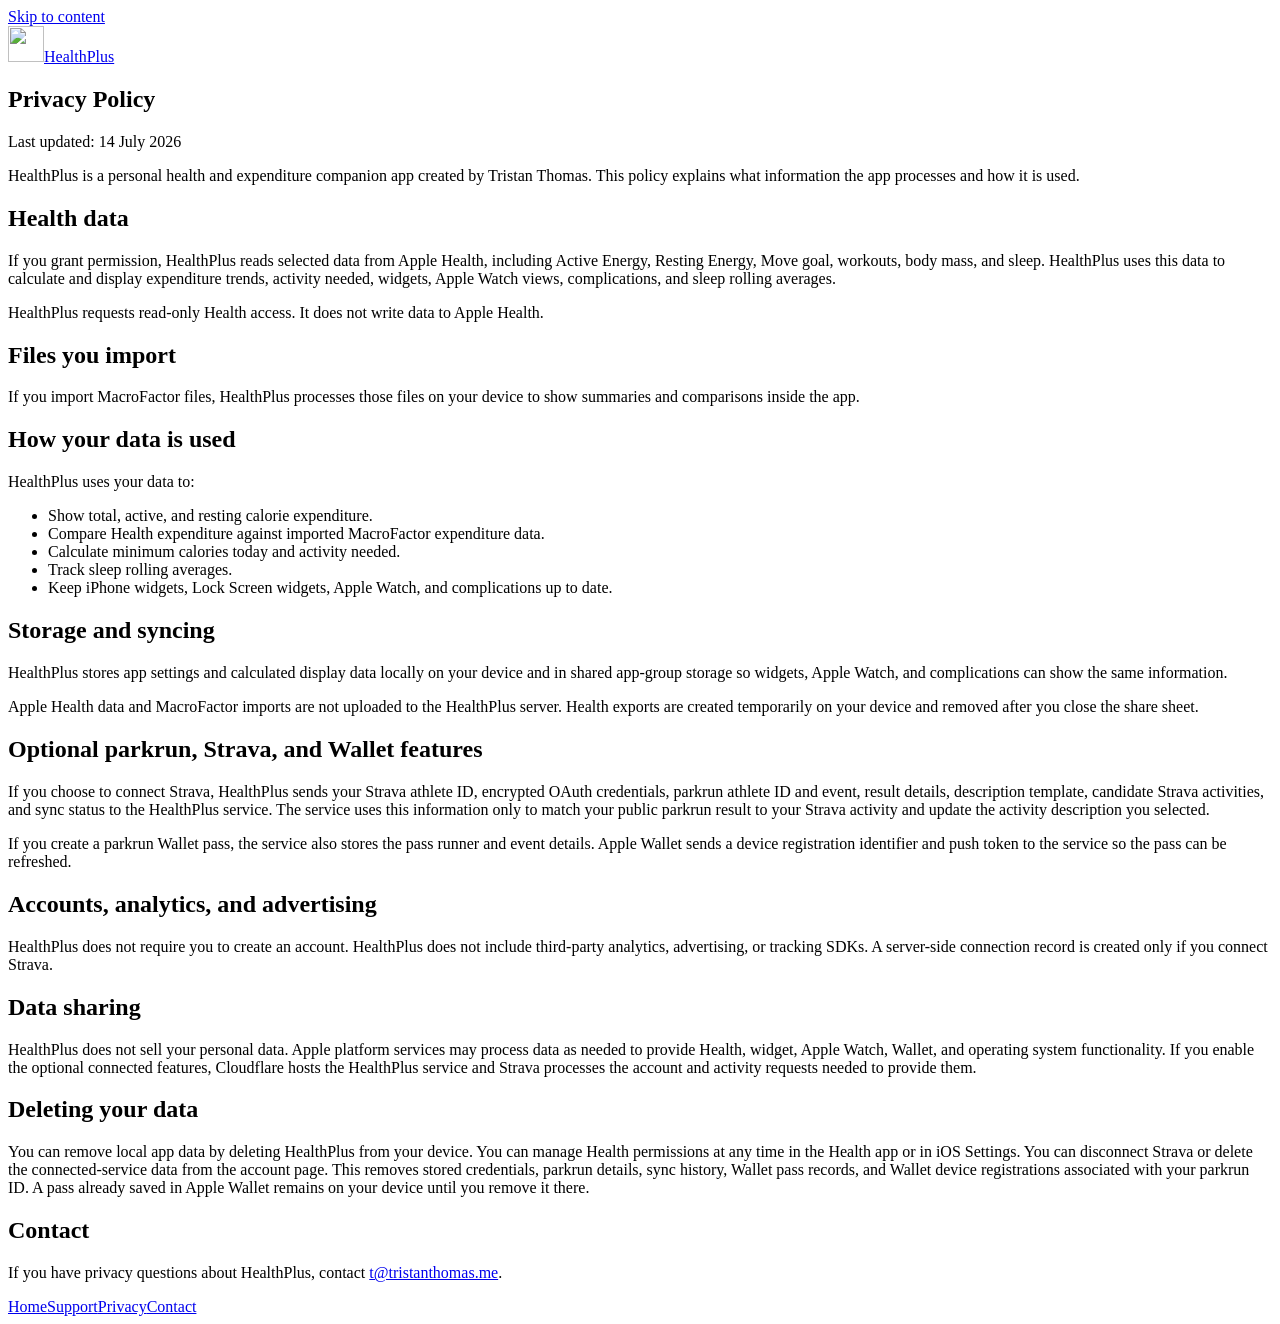
==== healthplus-privacy/index.html @ ce0ad310 "Publish shared app website (55a7670f47f0)" ====
<!doctype html>
<html lang="en-GB">
<head>
  <meta charset="utf-8">
  <meta name="viewport" content="width=device-width, initial-scale=1">
  <title>Privacy policy · HealthPlus</title>
  <meta name="description" content="Privacy policy for HealthPlus">
  <link rel="canonical" href="https://trstnthms.github.io/healthplus-site/healthplus-privacy/">
  <meta property="og:title" content="Privacy policy · HealthPlus">
  <meta property="og:description" content="Privacy policy for HealthPlus">
  <meta property="og:type" content="website">
  <meta property="og:url" content="https://trstnthms.github.io/healthplus-site/healthplus-privacy/">
  <meta property="og:image" content="https://trstnthms.github.io/healthplus-site/assets/icon.png">
  <link rel="icon" type="image/png" href="/healthplus-site/assets/icon.png">
  <link rel="stylesheet" href="/healthplus-site/styles.css">
</head>
<body class="document" style="--sky: #f5dcd6; --ground: #f5eddb">
  <a class="skip" href="#main">Skip to content</a>
  
<header class="document-header"><a class="brand" href="/healthplus-site/"><img src="/healthplus-site/assets/icon.png" width="36" height="36" alt="">HealthPlus</a></header>
<main id="main" class="document-main"><section class="hero">
        
        <h1>Privacy Policy</h1>
        <p class="lead">
          Last updated: 14 July 2026
        </p>
      </section>

      <section class="card">
        <p>
          HealthPlus is a personal health and expenditure companion app created
          by Tristan Thomas. This policy explains what information the app
          processes and how it is used.
        </p>
      </section>

      <section class="card">
        <h2>Health data</h2>
        <p>
          If you grant permission, HealthPlus reads selected data from Apple
          Health, including Active Energy, Resting Energy, Move goal, workouts,
          body mass, and sleep. HealthPlus uses this data to calculate and
          display expenditure trends, activity needed, widgets, Apple Watch
          views, complications, and sleep rolling averages.
        </p>
        <p>
          HealthPlus requests read-only Health access. It does not write data to
          Apple Health.
        </p>
      </section>

      <section class="card">
        <h2>Files you import</h2>
        <p>
          If you import MacroFactor files, HealthPlus processes those files on
          your device to show summaries and comparisons inside the app.
        </p>
      </section>

      <section class="card">
        <h2>How your data is used</h2>
        <p>HealthPlus uses your data to:</p>
        <ul>
          <li>Show total, active, and resting calorie expenditure.</li>
          <li>Compare Health expenditure against imported MacroFactor expenditure data.</li>
          <li>Calculate minimum calories today and activity needed.</li>
          <li>Track sleep rolling averages.</li>
          <li>Keep iPhone widgets, Lock Screen widgets, Apple Watch, and complications up to date.</li>
        </ul>
      </section>

      <section class="card">
        <h2>Storage and syncing</h2>
        <p>
          HealthPlus stores app settings and calculated display data locally on
          your device and in shared app-group storage so widgets, Apple Watch,
          and complications can show the same information.
        </p>
        <p>
          Apple Health data and MacroFactor imports are not uploaded to the
          HealthPlus server. Health exports are created temporarily on your
          device and removed after you close the share sheet.
        </p>
      </section>

      <section class="card">
        <h2>Optional parkrun, Strava, and Wallet features</h2>
        <p>
          If you choose to connect Strava, HealthPlus sends your Strava athlete
          ID, encrypted OAuth credentials, parkrun athlete ID and event, result
          details, description template, candidate Strava activities, and sync
          status to the HealthPlus service. The service uses this information
          only to match your public parkrun result to your Strava activity and
          update the activity description you selected.
        </p>
        <p>
          If you create a parkrun Wallet pass, the service also stores the pass
          runner and event details. Apple Wallet sends a device registration
          identifier and push token to the service so the pass can be refreshed.
        </p>
      </section>

      <section class="card">
        <h2>Accounts, analytics, and advertising</h2>
        <p>
          HealthPlus does not require you to create an account. HealthPlus does
          not include third-party analytics, advertising, or tracking SDKs. A
          server-side connection record is created only if you connect Strava.
        </p>
      </section>

      <section class="card">
        <h2>Data sharing</h2>
        <p>
          HealthPlus does not sell your personal data. Apple platform services
          may process data as needed to provide Health, widget, Apple Watch,
          Wallet, and operating system functionality. If you enable the optional
          connected features, Cloudflare hosts the HealthPlus service and Strava
          processes the account and activity requests needed to provide them.
        </p>
      </section>

      <section class="card">
        <h2>Deleting your data</h2>
        <p>
          You can remove local app data by deleting HealthPlus from your device.
          You can manage Health permissions at any time in the Health app or in
          iOS Settings. You can disconnect Strava or delete the connected-service
          data from the account page. This removes stored credentials, parkrun
          details, sync history, Wallet pass records, and Wallet device
          registrations associated with your parkrun ID. A pass already saved in
          Apple Wallet remains on your device until you remove it there.
        </p>
      </section>

      <section class="card">
        <h2>Contact</h2>
        <p>
          If you have privacy questions about HealthPlus, contact
          <a href="mailto:t@tristanthomas.me">t@tristanthomas.me</a>.
        </p>
      </section>
</main>
<footer class="document-footer"><nav class="links" aria-label="Site navigation"><a href="/healthplus-site/">Home</a><a href="/healthplus-site/healthplus-support/">Support</a><a href="/healthplus-site/healthplus-privacy/" aria-current="page">Privacy</a><a href="mailto:t@tristanthomas.me">Contact</a></nav></footer>
</body>
</html>
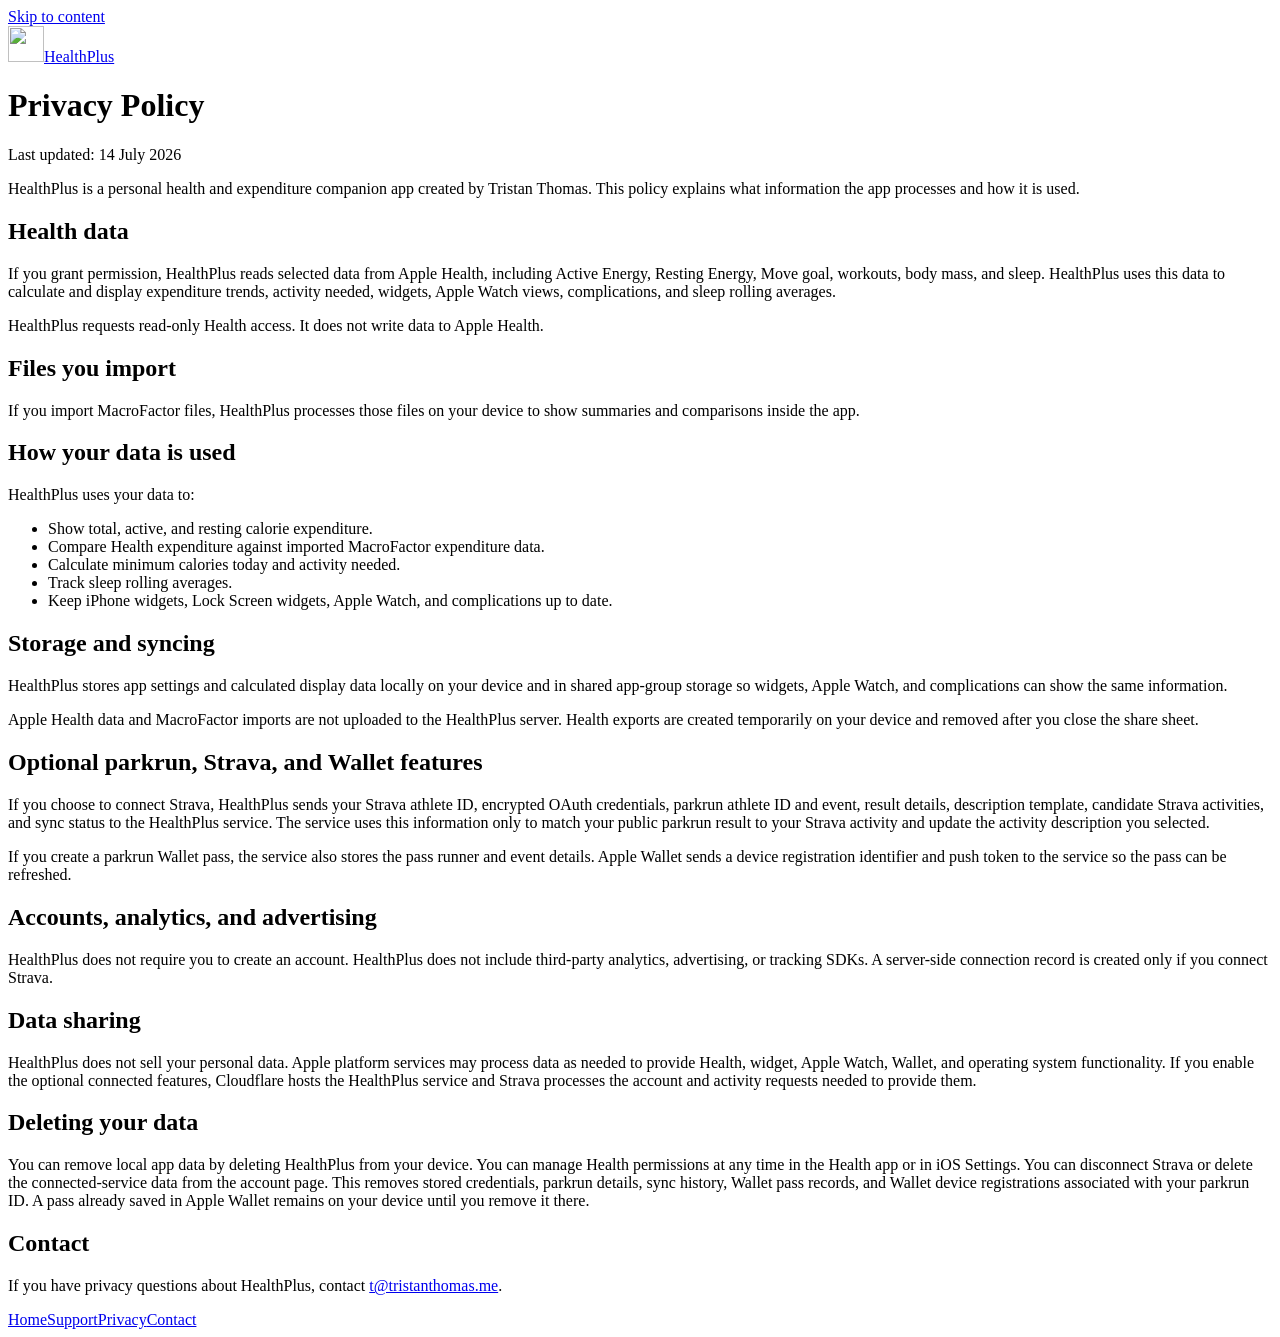
==== commit 5464b972: "Publish shared app website (09db196e26f2)" ====
--- a/healthplus-privacy/index.html
+++ b/healthplus-privacy/index.html
@@ -10,137 +10,115 @@
   <meta property="og:description" content="Privacy policy for HealthPlus">
   <meta property="og:type" content="website">
   <meta property="og:url" content="https://trstnthms.github.io/healthplus-site/healthplus-privacy/">
-  <meta property="og:image" content="https://trstnthms.github.io/healthplus-site/assets/icon.png">
-  <link rel="icon" type="image/png" href="/healthplus-site/assets/icon.png">
-  <link rel="stylesheet" href="/healthplus-site/styles.css">
+  <meta property="og:image" content="https://trstnthms.github.io/healthplus-site/assets/icon.png?v=e871a0c18d2a">
+  <link rel="icon" type="image/png" href="/healthplus-site/assets/icon.png?v=e871a0c18d2a">
+  <link rel="stylesheet" href="/healthplus-site/styles.css?v=8176ba9f4329">
 </head>
 <body class="document" style="--sky: #f5dcd6; --ground: #f5eddb">
   <a class="skip" href="#main">Skip to content</a>
   
-<header class="document-header"><a class="brand" href="/healthplus-site/"><img src="/healthplus-site/assets/icon.png" width="36" height="36" alt="">HealthPlus</a></header>
-<main id="main" class="document-main"><section class="hero">
-        
-        <h1>Privacy Policy</h1>
-        <p class="lead">
-          Last updated: 14 July 2026
-        </p>
-      </section>
+<header class="document-header"><a class="brand" href="/healthplus-site/"><img src="/healthplus-site/assets/icon.png?v=e871a0c18d2a" width="36" height="36" alt="">HealthPlus</a></header>
+<main id="main" class="document-main"><h1>Privacy Policy</h1>
+<p class="lead">
+  Last updated: 14 July 2026
+</p>
 
-      <section class="card">
-        <p>
-          HealthPlus is a personal health and expenditure companion app created
-          by Tristan Thomas. This policy explains what information the app
-          processes and how it is used.
-        </p>
-      </section>
+<p>
+  HealthPlus is a personal health and expenditure companion app created
+  by Tristan Thomas. This policy explains what information the app
+  processes and how it is used.
+</p>
 
-      <section class="card">
-        <h2>Health data</h2>
-        <p>
-          If you grant permission, HealthPlus reads selected data from Apple
-          Health, including Active Energy, Resting Energy, Move goal, workouts,
-          body mass, and sleep. HealthPlus uses this data to calculate and
-          display expenditure trends, activity needed, widgets, Apple Watch
-          views, complications, and sleep rolling averages.
-        </p>
-        <p>
-          HealthPlus requests read-only Health access. It does not write data to
-          Apple Health.
-        </p>
-      </section>
+<h2>Health data</h2>
+<p>
+  If you grant permission, HealthPlus reads selected data from Apple
+  Health, including Active Energy, Resting Energy, Move goal, workouts,
+  body mass, and sleep. HealthPlus uses this data to calculate and
+  display expenditure trends, activity needed, widgets, Apple Watch
+  views, complications, and sleep rolling averages.
+</p>
+<p>
+  HealthPlus requests read-only Health access. It does not write data to
+  Apple Health.
+</p>
 
-      <section class="card">
-        <h2>Files you import</h2>
-        <p>
-          If you import MacroFactor files, HealthPlus processes those files on
-          your device to show summaries and comparisons inside the app.
-        </p>
-      </section>
+<h2>Files you import</h2>
+<p>
+  If you import MacroFactor files, HealthPlus processes those files on
+  your device to show summaries and comparisons inside the app.
+</p>
 
-      <section class="card">
-        <h2>How your data is used</h2>
-        <p>HealthPlus uses your data to:</p>
-        <ul>
-          <li>Show total, active, and resting calorie expenditure.</li>
-          <li>Compare Health expenditure against imported MacroFactor expenditure data.</li>
-          <li>Calculate minimum calories today and activity needed.</li>
-          <li>Track sleep rolling averages.</li>
-          <li>Keep iPhone widgets, Lock Screen widgets, Apple Watch, and complications up to date.</li>
-        </ul>
-      </section>
+<h2>How your data is used</h2>
+<p>HealthPlus uses your data to:</p>
+<ul>
+  <li>Show total, active, and resting calorie expenditure.</li>
+  <li>Compare Health expenditure against imported MacroFactor expenditure data.</li>
+  <li>Calculate minimum calories today and activity needed.</li>
+  <li>Track sleep rolling averages.</li>
+  <li>Keep iPhone widgets, Lock Screen widgets, Apple Watch, and complications up to date.</li>
+</ul>
 
-      <section class="card">
-        <h2>Storage and syncing</h2>
-        <p>
-          HealthPlus stores app settings and calculated display data locally on
-          your device and in shared app-group storage so widgets, Apple Watch,
-          and complications can show the same information.
-        </p>
-        <p>
-          Apple Health data and MacroFactor imports are not uploaded to the
-          HealthPlus server. Health exports are created temporarily on your
-          device and removed after you close the share sheet.
-        </p>
-      </section>
+<h2>Storage and syncing</h2>
+<p>
+  HealthPlus stores app settings and calculated display data locally on
+  your device and in shared app-group storage so widgets, Apple Watch,
+  and complications can show the same information.
+</p>
+<p>
+  Apple Health data and MacroFactor imports are not uploaded to the
+  HealthPlus server. Health exports are created temporarily on your
+  device and removed after you close the share sheet.
+</p>
 
-      <section class="card">
-        <h2>Optional parkrun, Strava, and Wallet features</h2>
-        <p>
-          If you choose to connect Strava, HealthPlus sends your Strava athlete
-          ID, encrypted OAuth credentials, parkrun athlete ID and event, result
-          details, description template, candidate Strava activities, and sync
-          status to the HealthPlus service. The service uses this information
-          only to match your public parkrun result to your Strava activity and
-          update the activity description you selected.
-        </p>
-        <p>
-          If you create a parkrun Wallet pass, the service also stores the pass
-          runner and event details. Apple Wallet sends a device registration
-          identifier and push token to the service so the pass can be refreshed.
-        </p>
-      </section>
+<h2>Optional parkrun, Strava, and Wallet features</h2>
+<p>
+  If you choose to connect Strava, HealthPlus sends your Strava athlete
+  ID, encrypted OAuth credentials, parkrun athlete ID and event, result
+  details, description template, candidate Strava activities, and sync
+  status to the HealthPlus service. The service uses this information
+  only to match your public parkrun result to your Strava activity and
+  update the activity description you selected.
+</p>
+<p>
+  If you create a parkrun Wallet pass, the service also stores the pass
+  runner and event details. Apple Wallet sends a device registration
+  identifier and push token to the service so the pass can be refreshed.
+</p>
 
-      <section class="card">
-        <h2>Accounts, analytics, and advertising</h2>
-        <p>
-          HealthPlus does not require you to create an account. HealthPlus does
-          not include third-party analytics, advertising, or tracking SDKs. A
-          server-side connection record is created only if you connect Strava.
-        </p>
-      </section>
+<h2>Accounts, analytics, and advertising</h2>
+<p>
+  HealthPlus does not require you to create an account. HealthPlus does
+  not include third-party analytics, advertising, or tracking SDKs. A
+  server-side connection record is created only if you connect Strava.
+</p>
 
-      <section class="card">
-        <h2>Data sharing</h2>
-        <p>
-          HealthPlus does not sell your personal data. Apple platform services
-          may process data as needed to provide Health, widget, Apple Watch,
-          Wallet, and operating system functionality. If you enable the optional
-          connected features, Cloudflare hosts the HealthPlus service and Strava
-          processes the account and activity requests needed to provide them.
-        </p>
-      </section>
+<h2>Data sharing</h2>
+<p>
+  HealthPlus does not sell your personal data. Apple platform services
+  may process data as needed to provide Health, widget, Apple Watch,
+  Wallet, and operating system functionality. If you enable the optional
+  connected features, Cloudflare hosts the HealthPlus service and Strava
+  processes the account and activity requests needed to provide them.
+</p>
 
-      <section class="card">
-        <h2>Deleting your data</h2>
-        <p>
-          You can remove local app data by deleting HealthPlus from your device.
-          You can manage Health permissions at any time in the Health app or in
-          iOS Settings. You can disconnect Strava or delete the connected-service
-          data from the account page. This removes stored credentials, parkrun
-          details, sync history, Wallet pass records, and Wallet device
-          registrations associated with your parkrun ID. A pass already saved in
-          Apple Wallet remains on your device until you remove it there.
-        </p>
-      </section>
+<h2>Deleting your data</h2>
+<p>
+  You can remove local app data by deleting HealthPlus from your device.
+  You can manage Health permissions at any time in the Health app or in
+  iOS Settings. You can disconnect Strava or delete the connected-service
+  data from the account page. This removes stored credentials, parkrun
+  details, sync history, Wallet pass records, and Wallet device
+  registrations associated with your parkrun ID. A pass already saved in
+  Apple Wallet remains on your device until you remove it there.
+</p>
 
-      <section class="card">
-        <h2>Contact</h2>
-        <p>
-          If you have privacy questions about HealthPlus, contact
-          <a href="mailto:t@tristanthomas.me">t@tristanthomas.me</a>.
-        </p>
-      </section>
+<h2>Contact</h2>
+<p>
+  If you have privacy questions about HealthPlus, contact
+  <a href="mailto:t@tristanthomas.me">t@tristanthomas.me</a>.
+</p>
 </main>
 <footer class="document-footer"><nav class="links" aria-label="Site navigation"><a href="/healthplus-site/">Home</a><a href="/healthplus-site/healthplus-support/">Support</a><a href="/healthplus-site/healthplus-privacy/" aria-current="page">Privacy</a><a href="mailto:t@tristanthomas.me">Contact</a></nav></footer>
+  
 </body>
 </html>
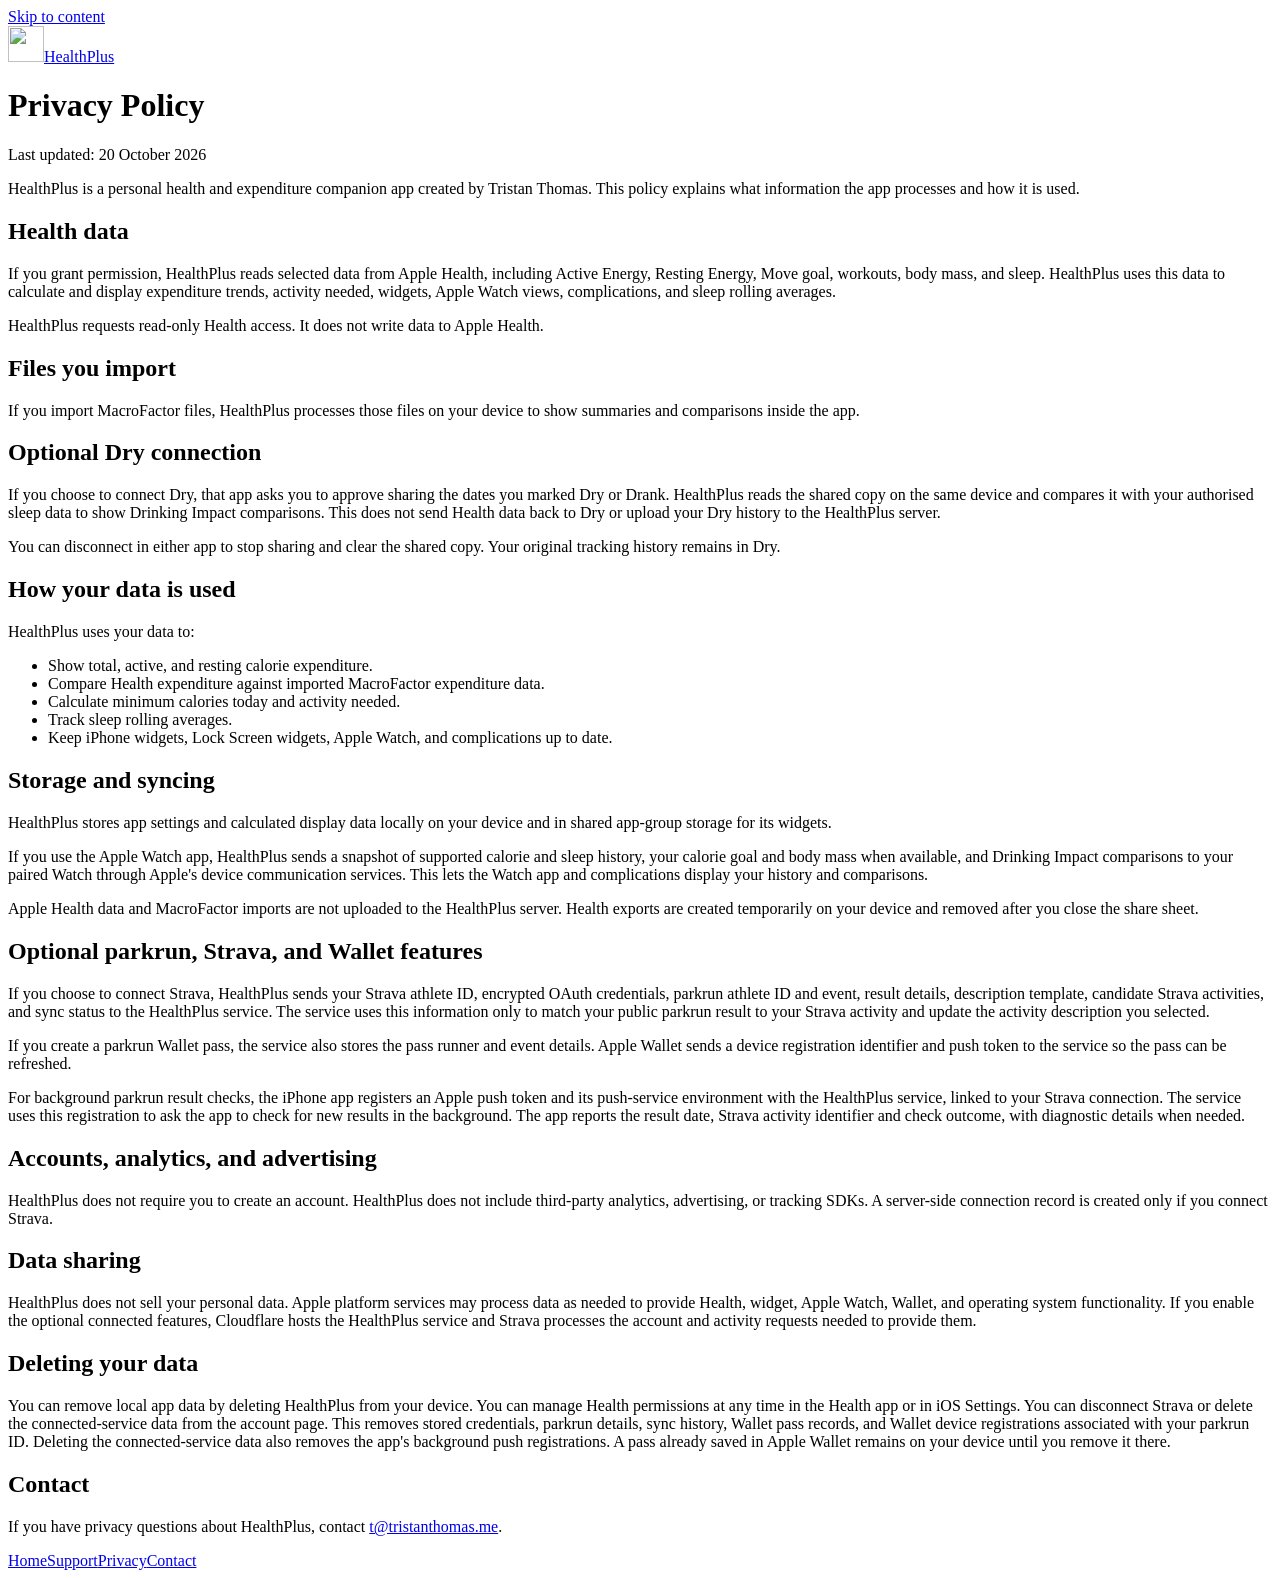
==== commit 882dbcdf: "Publish shared app website (a3907ae33a8f)" ====
--- a/healthplus-privacy/index.html
+++ b/healthplus-privacy/index.html
@@ -12,7 +12,7 @@
   <meta property="og:url" content="https://trstnthms.github.io/healthplus-site/healthplus-privacy/">
   <meta property="og:image" content="https://trstnthms.github.io/healthplus-site/assets/icon.png?v=e871a0c18d2a">
   <link rel="icon" type="image/png" href="/healthplus-site/assets/icon.png?v=e871a0c18d2a">
-  <link rel="stylesheet" href="/healthplus-site/styles.css?v=8176ba9f4329">
+  <link rel="stylesheet" href="/healthplus-site/styles.css?v=39ef4c4e6139">
 </head>
 <body class="document" style="--sky: #f5dcd6; --ground: #f5eddb">
   <a class="skip" href="#main">Skip to content</a>
@@ -20,7 +20,7 @@
 <header class="document-header"><a class="brand" href="/healthplus-site/"><img src="/healthplus-site/assets/icon.png?v=e871a0c18d2a" width="36" height="36" alt="">HealthPlus</a></header>
 <main id="main" class="document-main"><h1>Privacy Policy</h1>
 <p class="lead">
-  Last updated: 14 July 2026
+  Last updated: 20 October 2026
 </p>
 
 <p>
@@ -48,6 +48,19 @@
   your device to show summaries and comparisons inside the app.
 </p>
 
+<h2>Optional Dry connection</h2>
+<p>
+  If you choose to connect Dry, that app asks you to approve sharing the
+  dates you marked Dry or Drank. HealthPlus reads the shared copy on the
+  same device and compares it with your authorised sleep data to show
+  Drinking Impact comparisons. This does not send Health data back to Dry
+  or upload your Dry history to the HealthPlus server.
+</p>
+<p>
+  You can disconnect in either app to stop sharing and clear the shared
+  copy. Your original tracking history remains in Dry.
+</p>
+
 <h2>How your data is used</h2>
 <p>HealthPlus uses your data to:</p>
 <ul>
@@ -61,8 +74,14 @@
 <h2>Storage and syncing</h2>
 <p>
   HealthPlus stores app settings and calculated display data locally on
-  your device and in shared app-group storage so widgets, Apple Watch,
-  and complications can show the same information.
+  your device and in shared app-group storage for its widgets.
+</p>
+<p>
+  If you use the Apple Watch app, HealthPlus sends a snapshot of supported
+  calorie and sleep history, your calorie goal and body mass when
+  available, and Drinking Impact comparisons to your paired Watch through
+  Apple's device communication services. This lets the Watch app and
+  complications display your history and comparisons.
 </p>
 <p>
   Apple Health data and MacroFactor imports are not uploaded to the
@@ -83,6 +102,15 @@
   If you create a parkrun Wallet pass, the service also stores the pass
   runner and event details. Apple Wallet sends a device registration
   identifier and push token to the service so the pass can be refreshed.
+</p>
+
+<p>
+  For background parkrun result checks, the iPhone app registers an Apple
+  push token and its push-service environment with the HealthPlus service,
+  linked to your Strava connection. The service uses this registration to
+  ask the app to check for new results in the background. The app reports
+  the result date, Strava activity identifier and check outcome, with
+  diagnostic details when needed.
 </p>
 
 <h2>Accounts, analytics, and advertising</h2>
@@ -108,8 +136,10 @@
   iOS Settings. You can disconnect Strava or delete the connected-service
   data from the account page. This removes stored credentials, parkrun
   details, sync history, Wallet pass records, and Wallet device
-  registrations associated with your parkrun ID. A pass already saved in
-  Apple Wallet remains on your device until you remove it there.
+  registrations associated with your parkrun ID. Deleting the
+  connected-service data also removes the app's background push
+  registrations. A pass already saved in Apple Wallet remains on your
+  device until you remove it there.
 </p>
 
 <h2>Contact</h2>
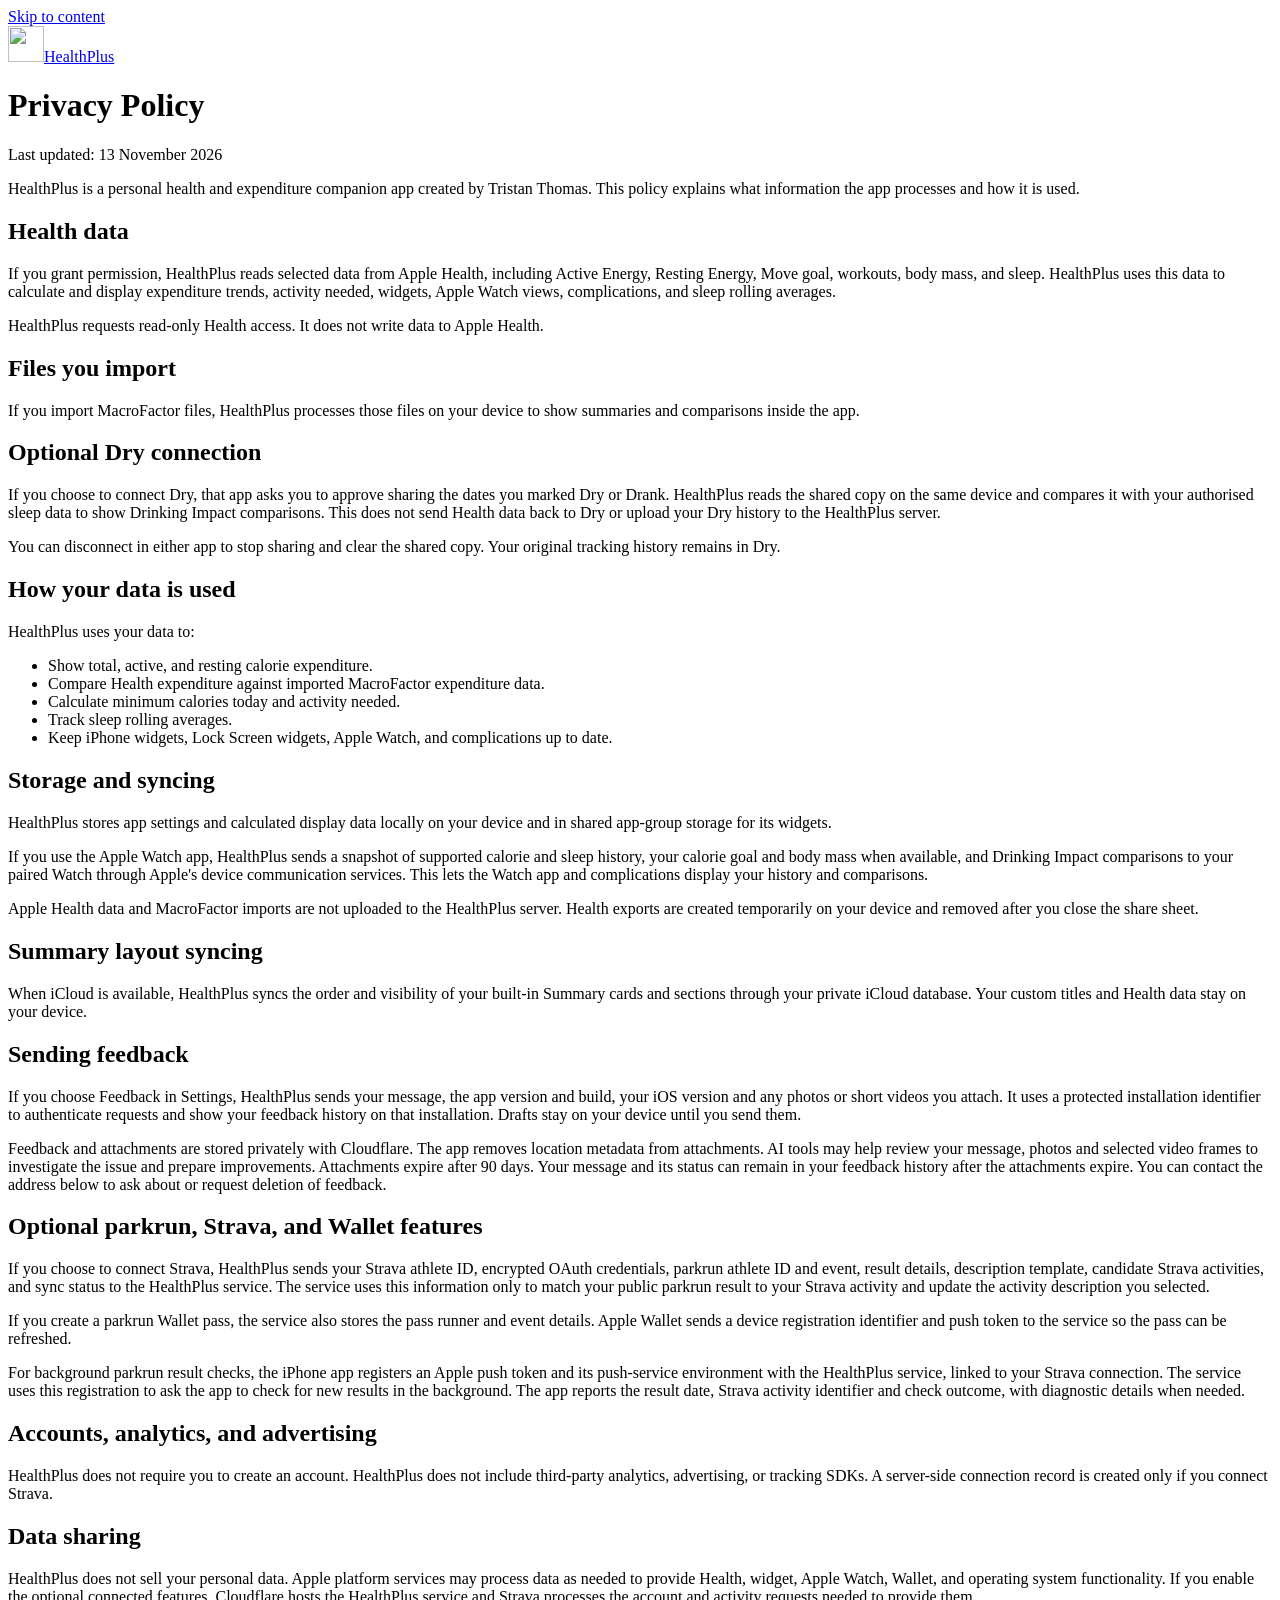
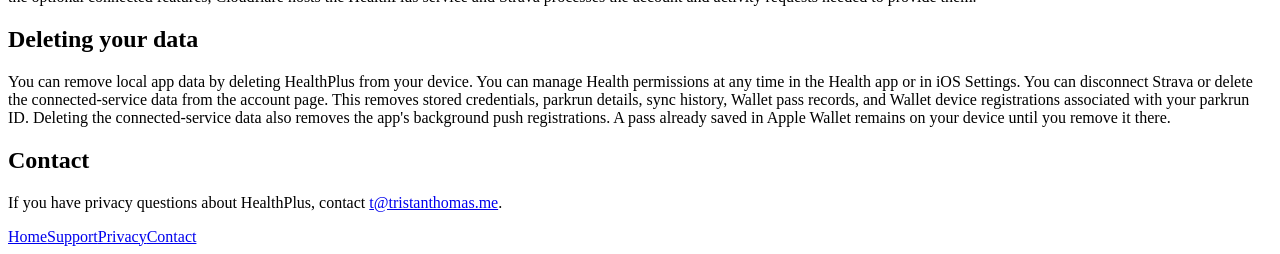
==== commit cc89d5f1: "Publish shared app website (89abb7ea3918)" ====
--- a/healthplus-privacy/index.html
+++ b/healthplus-privacy/index.html
@@ -20,7 +20,7 @@
 <header class="document-header"><a class="brand" href="/healthplus-site/"><img src="/healthplus-site/assets/icon.png?v=e871a0c18d2a" width="36" height="36" alt="">HealthPlus</a></header>
 <main id="main" class="document-main"><h1>Privacy Policy</h1>
 <p class="lead">
-  Last updated: 20 October 2026
+  Last updated: 13 November 2026
 </p>
 
 <p>
@@ -89,6 +89,30 @@
   device and removed after you close the share sheet.
 </p>
 
+<h2>Summary layout syncing</h2>
+<p>
+  When iCloud is available, HealthPlus syncs the order and visibility of your
+  built-in Summary cards and sections through your private iCloud database.
+  Your custom titles and Health data stay on your device.
+</p>
+
+<h2>Sending feedback</h2>
+<p>
+  If you choose Feedback in Settings, HealthPlus sends your message, the app version
+  and build, your iOS version and any photos or short videos you attach.
+  It uses a protected installation identifier to authenticate requests and
+  show your feedback history on that installation. Drafts stay on your device
+  until you send them.
+</p>
+<p>
+  Feedback and attachments are stored privately with Cloudflare. The app
+  removes location metadata from attachments. AI tools may help review your
+  message, photos and selected video frames to investigate the issue and
+  prepare improvements. Attachments expire after 90 days. Your message and
+  its status can remain in your feedback history after the attachments expire.
+  You can contact the address below to ask about or request deletion of feedback.
+</p>
+
 <h2>Optional parkrun, Strava, and Wallet features</h2>
 <p>
   If you choose to connect Strava, HealthPlus sends your Strava athlete
